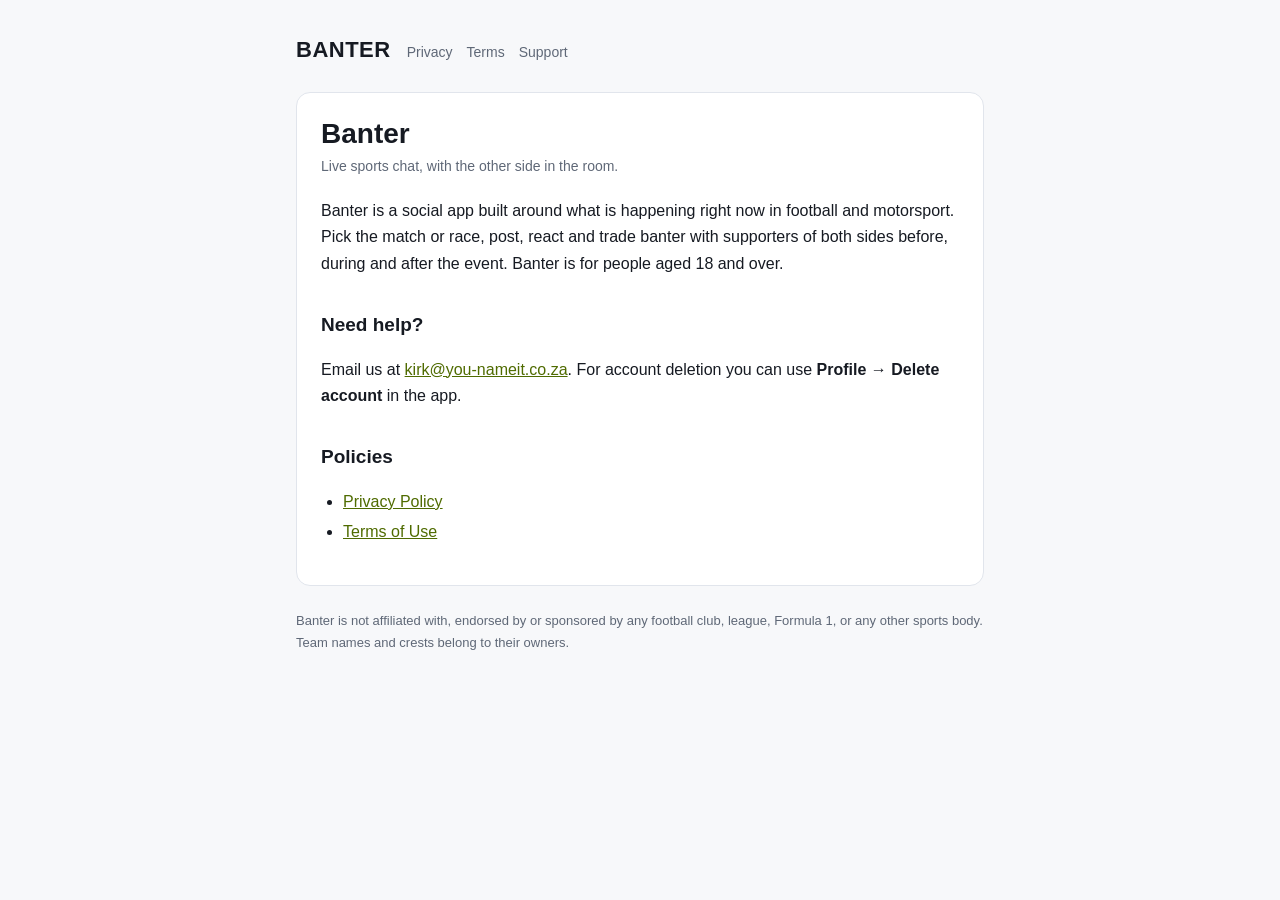
==== index.html @ a34d0707 "Banter legal pages" ====
<!doctype html>
<html lang="en"><head><meta charset="utf-8"><meta name="viewport" content="width=device-width,initial-scale=1">
<title>Banter</title><link rel="stylesheet" href="style.css"></head>
<body><main>
<header class="site"><a class="brand" href="index.html">BANTER</a>
<nav><a href="privacy.html">Privacy</a><a href="terms.html">Terms</a><a href="mailto:kirk@you-nameit.co.za">Support</a></nav></header>
<article>
<h1>Banter</h1>
<p class="meta">Live sports chat, with the other side in the room.</p>
<p>Banter is a social app built around what is happening right now in football and motorsport. Pick the match or race, post, react and trade banter with supporters of both sides before, during and after the event. Banter is for people aged 18 and over.</p>
<h2>Need help?</h2>
<p>Email us at <a href="mailto:kirk@you-nameit.co.za">kirk@you-nameit.co.za</a>. For account deletion you can use <strong>Profile &rarr; Delete account</strong> in the app.</p>
<h2>Policies</h2>
<ul><li><a href="privacy.html">Privacy Policy</a></li><li><a href="terms.html">Terms of Use</a></li></ul>
</article>
<footer>Banter is not affiliated with, endorsed by or sponsored by any football club, league, Formula 1, or any other sports body. Team names and crests belong to their owners.</footer>
</main></body></html>
---- style.css ----
:root{--bg:#f7f8fa;--card:#fff;--text:#161a22;--muted:#5f6877;--line:#e1e5ec;--accent:#4f6b00}
@media (prefers-color-scheme:dark){:root{--bg:#0d1016;--card:#151a22;--text:#eef1f6;--muted:#a3adbd;--line:#262d38;--accent:#d4ff3a}}
*{box-sizing:border-box}
body{margin:0;background:var(--bg);color:var(--text);font:16px/1.65 -apple-system,BlinkMacSystemFont,"Segoe UI",Roboto,Helvetica,Arial,sans-serif}
main{max-width:720px;margin:0 auto;padding:32px 16px 64px}
header.site{display:flex;gap:16px;align-items:baseline;flex-wrap:wrap;margin-bottom:24px}
header.site a.brand{font-weight:800;font-size:22px;color:var(--text);text-decoration:none;letter-spacing:.5px}
header.site nav a{color:var(--muted);margin-right:14px;text-decoration:none;font-size:14px}
header.site nav a:hover{color:var(--accent)}
article{background:var(--card);border:1px solid var(--line);border-radius:14px;padding:24px}
h1{font-size:28px;line-height:1.2;margin:0 0 4px}
h2{font-size:19px;margin:32px 0 8px}
p,li{color:var(--text)}
.meta{color:var(--muted);font-size:14px;margin:0 0 20px}
a{color:var(--accent)}
ul{padding-left:22px}
li{margin:4px 0}
table{border-collapse:collapse;width:100%;font-size:14px;margin:12px 0}
th,td{border:1px solid var(--line);padding:8px 10px;text-align:left;vertical-align:top}
th{background:var(--bg)}
footer{color:var(--muted);font-size:13px;margin-top:24px}
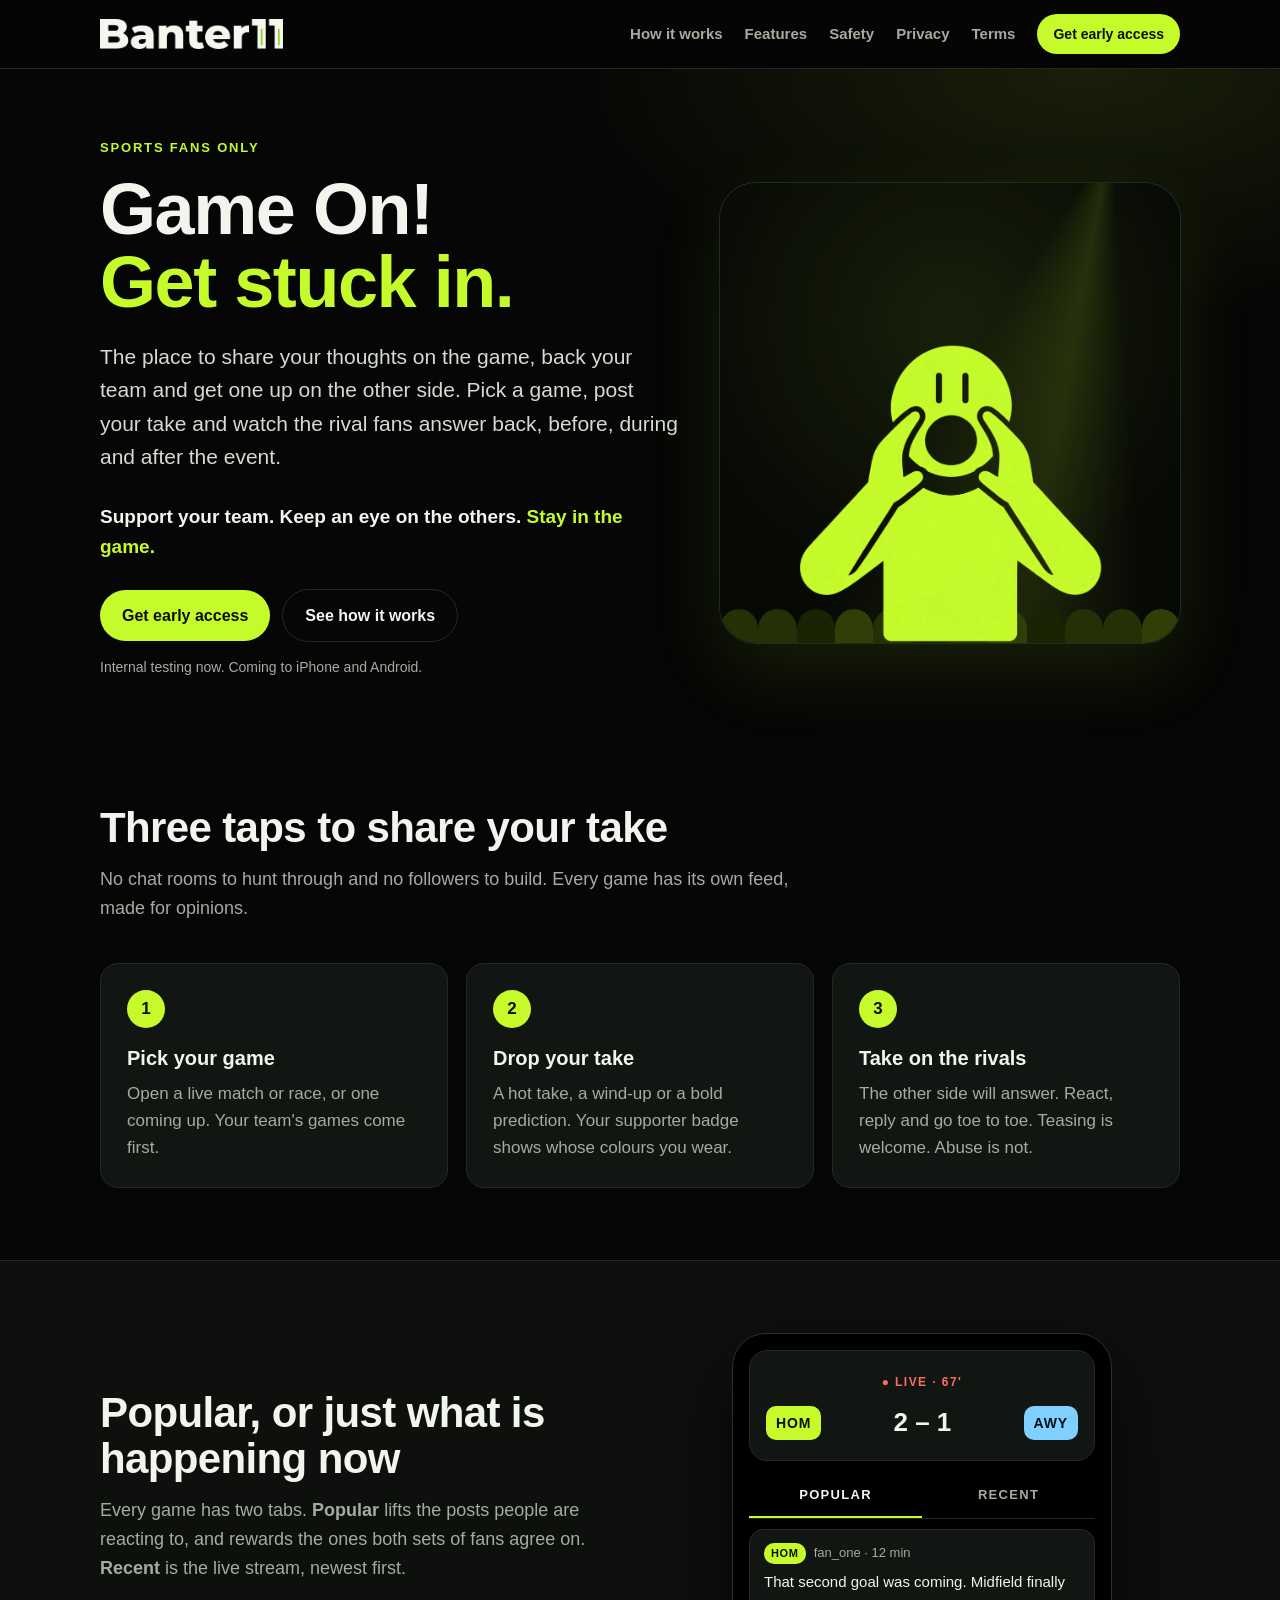
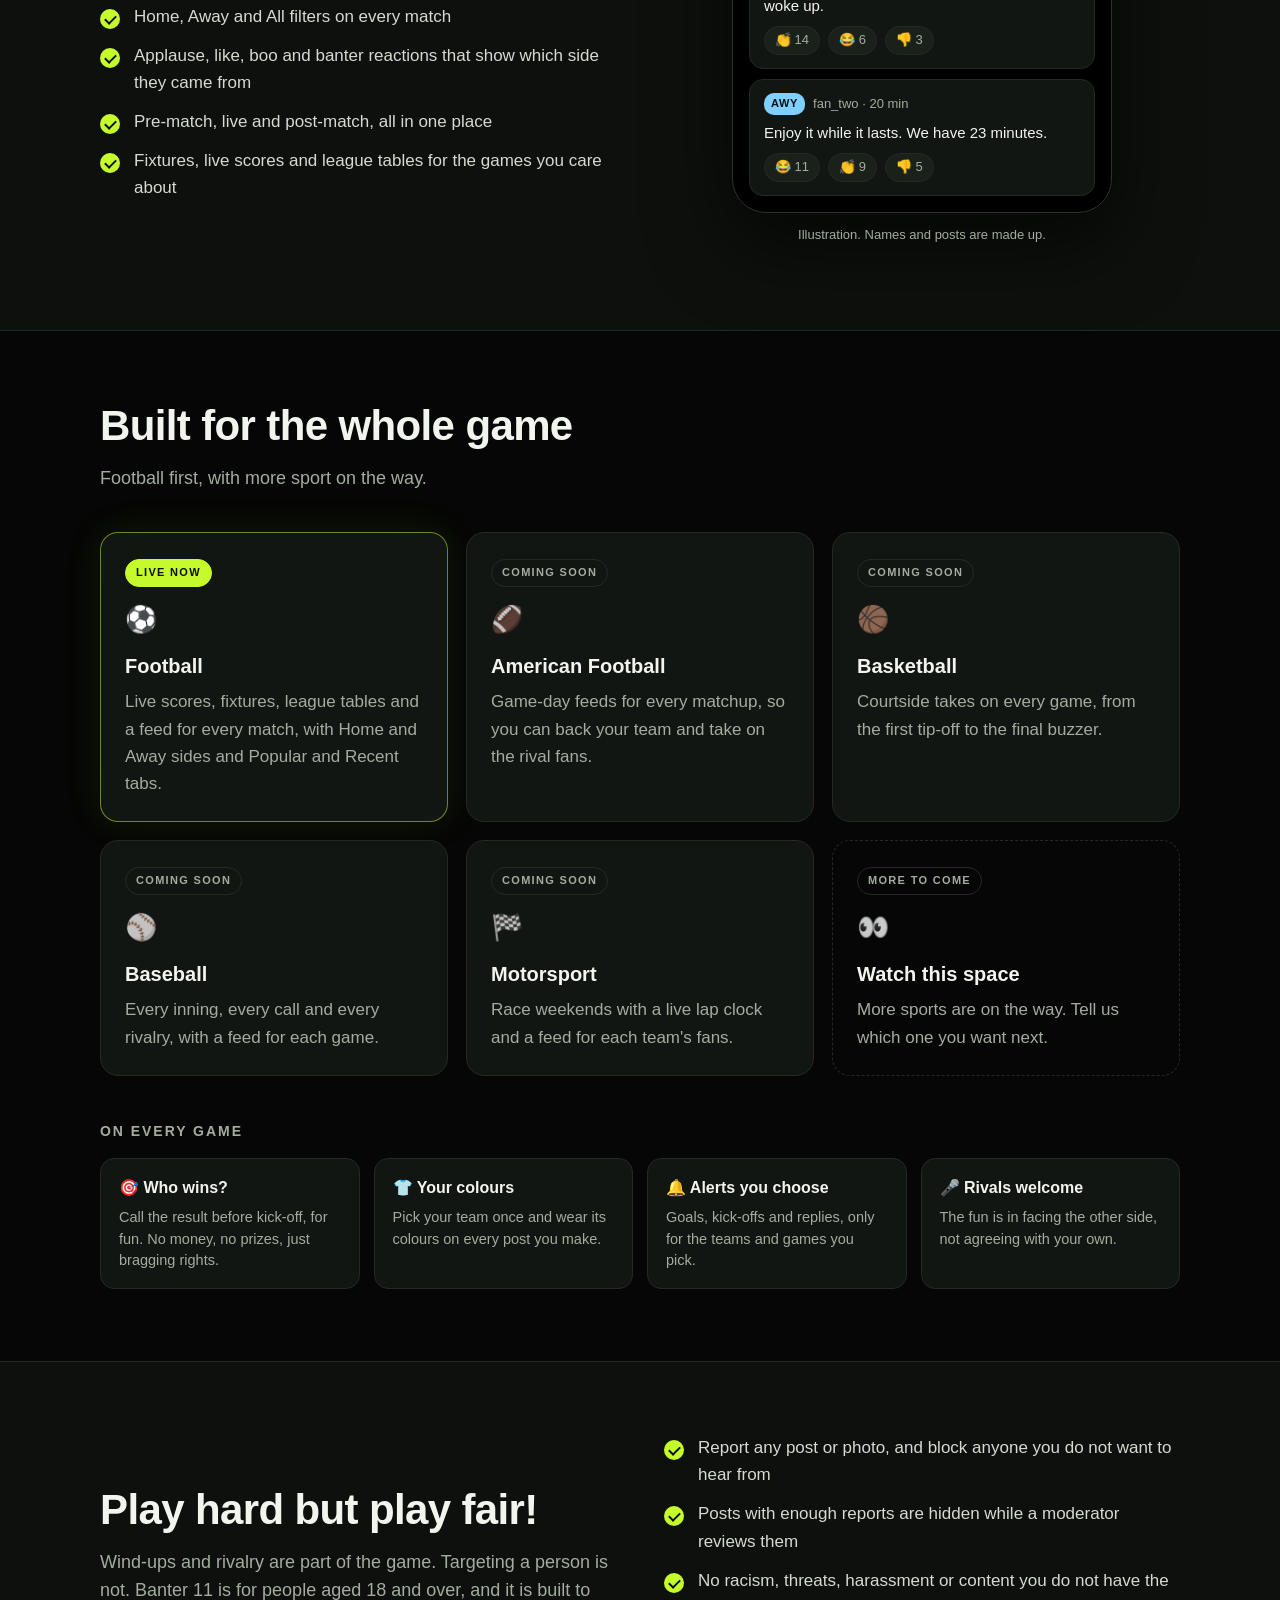
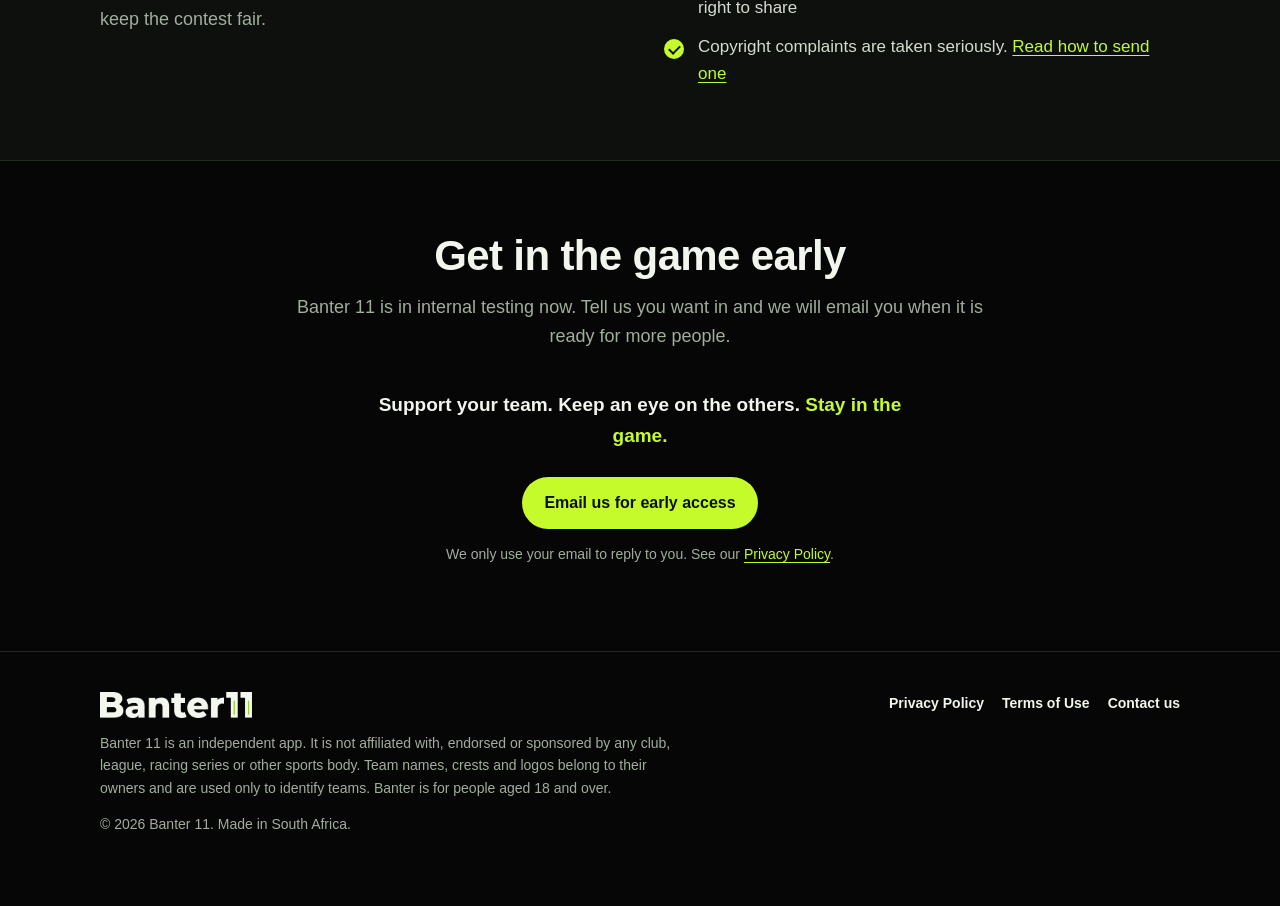
==== commit bc17400d: "New branded site, You Name It operator, hello@banter11.com, stats and photo wording" ====
--- a/index.html
+++ b/index.html
@@ -1,17 +1,131 @@
 <!doctype html>
 <html lang="en"><head><meta charset="utf-8"><meta name="viewport" content="width=device-width,initial-scale=1">
-<title>Banter</title><link rel="stylesheet" href="style.css"></head>
-<body><main>
-<header class="site"><a class="brand" href="index.html">BANTER</a>
-<nav><a href="privacy.html">Privacy</a><a href="terms.html">Terms</a><a href="mailto:kirk@you-nameit.co.za">Support</a></nav></header>
-<article>
-<h1>Banter</h1>
-<p class="meta">Live sports chat, with the other side in the room.</p>
-<p>Banter is a social app built around what is happening right now in football and motorsport. Pick the match or race, post, react and trade banter with supporters of both sides before, during and after the event. Banter is for people aged 18 and over.</p>
-<h2>Need help?</h2>
-<p>Email us at <a href="mailto:kirk@you-nameit.co.za">kirk@you-nameit.co.za</a>. For account deletion you can use <strong>Profile &rarr; Delete account</strong> in the app.</p>
-<h2>Policies</h2>
-<ul><li><a href="privacy.html">Privacy Policy</a></li><li><a href="terms.html">Terms of Use</a></li></ul>
-</article>
-<footer>Banter is not affiliated with, endorsed by or sponsored by any football club, league, Formula 1, or any other sports body. Team names and crests belong to their owners.</footer>
-</main></body></html>
+<title>Banter 11 · Game On! Share your take with sports fans from both sides</title>
+<meta name="description" content="Banter 11 is where sports fans share their thoughts, back their team and take on the rival fans before, during and after the game.">
+<meta name="theme-color" content="#050605">
+<link rel="canonical" href="https://banter11.com/index.html">
+<link rel="icon" href="favicon.ico" sizes="any"><link rel="icon" type="image/png" href="assets/favicon.png">
+<link rel="apple-touch-icon" href="assets/apple-touch-icon.png">
+<meta property="og:title" content="Banter 11 · Game On! Share your take with sports fans from both sides"><meta property="og:description" content="Banter 11 is where sports fans share their thoughts, back their team and take on the rival fans before, during and after the game.">
+<meta property="og:type" content="website"><meta property="og:url" content="https://banter11.com/index.html">
+<meta property="og:image" content="https://banter11.com/assets/og-card.png"><meta name="twitter:card" content="summary_large_image">
+<link rel="stylesheet" href="style.css"></head>
+<body>
+<a class="skip" href="#main">Skip to content</a>
+<header class="top"><div class="wrap">
+<a class="brand" href="index.html" aria-label="Banter 11 home"><img src="assets/wordmark-light.png" alt="Banter 11" width="182" height="30"></a>
+<nav aria-label="Main">
+<a href="index.html#how">How it works</a><a href="index.html#features">Features</a><a href="index.html#safe">Safety</a>
+<a href="privacy.html">Privacy</a><a href="terms.html">Terms</a>
+<a class="btn" href="index.html#early">Get early access</a></nav>
+</div></header>
+<main id="main">
+
+<section class="hero"><div class="wrap">
+<div>
+<span class="eyebrow">Sports fans only</span>
+<h1>Game On! <em>Get stuck in.</em></h1>
+<p class="lead">The place to share your thoughts on the game, back your team and get one up on the other side. Pick a game, post your take and watch the rival fans answer back, before, during and after the event.</p>
+<p class="slogan">Support your team. Keep an eye on the others. <strong>Stay in the game.</strong></p>
+<div class="cta"><a class="btn" href="#early">Get early access</a><a class="btn ghost" href="#how">See how it works</a></div>
+<p class="note">Internal testing now. Coming to iPhone and Android.</p>
+</div>
+<div class="hero-art"><div class="stage" role="img" aria-label="The Banter 11 mascot shouting while football, American football, basketball and motorsport scenes play behind it">
+<div class="lights"></div>
+<svg class="scene s1" viewBox="0 0 400 400" aria-hidden="true"><g fill="none" stroke="#c6fb2b" stroke-opacity=".35" stroke-width="3"><rect x="24" y="60" width="352" height="300" rx="6"/><line x1="200" y1="60" x2="200" y2="360"/><circle cx="200" cy="210" r="52"/><rect x="24" y="150" width="60" height="120"/><rect x="316" y="150" width="60" height="120"/></g>
+<g class="ball"><circle r="17" fill="#f2f5ee"/><polygon points="0,-8 8,-2 5,7 -5,7 -8,-2" fill="#0b1000"/></g></svg>
+<svg class="scene s2" viewBox="0 0 400 400" aria-hidden="true"><path id="trk" d="M200 52 C330 52 372 120 372 200 C372 290 320 348 200 348 C80 348 28 290 28 200 C28 120 70 52 200 52Z" fill="none" stroke="#c6fb2b" stroke-opacity=".35" stroke-width="30"/><path d="M200 52 C330 52 372 120 372 200 C372 290 320 348 200 348 C80 348 28 290 28 200 C28 120 70 52 200 52Z" fill="none" stroke="#050605" stroke-opacity=".6" stroke-width="2" stroke-dasharray="10 12"/>
+<g><rect x="-13" y="-6" width="26" height="12" rx="4" fill="#f2f5ee"/><rect x="4" y="-8" width="5" height="16" rx="2" fill="#c6fb2b"/><rect x="-14" y="-9" width="4" height="18" rx="2" fill="#c6fb2b"/><animateMotion dur="2.2s" repeatCount="indefinite" rotate="auto"><mpath href="#trk"/></animateMotion></g></svg>
+<svg class="scene s3" viewBox="0 0 400 400" aria-hidden="true"><g fill="none" stroke="#c6fb2b" stroke-opacity=".35" stroke-width="3"><rect x="24" y="60" width="352" height="300" rx="6"/><line x1="24" y1="110" x2="376" y2="110"/><line x1="24" y1="160" x2="376" y2="160"/><line x1="24" y1="210" x2="376" y2="210"/><line x1="24" y1="260" x2="376" y2="260"/><line x1="24" y1="310" x2="376" y2="310"/></g>
+<g stroke="#f2f5ee" stroke-opacity=".85" stroke-width="5" fill="none" stroke-linecap="round"><path d="M300 66 V40 M280 20 V40 H320 V20"/></g>
+<g><ellipse rx="19" ry="11" fill="#9a5a2b"/><path d="M-6 0H6M-3 -3V3M0 -3V3M3 -3V3" stroke="#f2f5ee" stroke-width="1.6"/><animateMotion dur="1.8s" repeatCount="indefinite" rotate="auto" path="M40 340 C130 140 220 60 300 30"/></g></svg>
+<svg class="scene s4" viewBox="0 0 400 400" aria-hidden="true"><rect x="270" y="50" width="100" height="70" rx="4" fill="none" stroke="#c6fb2b" stroke-opacity=".5" stroke-width="4"/><rect x="304" y="86" width="32" height="24" fill="none" stroke="#c6fb2b" stroke-opacity=".5" stroke-width="3"/><ellipse cx="300" cy="128" rx="38" ry="9" fill="none" stroke="#ff8a3c" stroke-width="5"/><path d="M264 130 L282 170 M283 134 L292 172 M300 137 L300 174 M317 134 L308 172 M336 130 L318 170" stroke="#f2f5ee" stroke-opacity=".5" stroke-width="2"/>
+<g><circle r="16" fill="#ff8a3c"/><path d="M-16 0H16M0 -16V16" stroke="#0b1000" stroke-width="2"/><animateMotion dur="1.8s" repeatCount="indefinite" path="M40 340 C120 90 230 40 300 130"/></g></svg>
+<div class="crowd" aria-hidden="true"><i style="--d:0s"></i><i style="--d:.3s"></i><i style="--d:.1s"></i><i style="--d:.5s"></i><i style="--d:.2s"></i><i style="--d:.6s"></i><i style="--d:.15s"></i><i style="--d:.45s"></i><i style="--d:.05s"></i><i style="--d:.35s"></i><i style="--d:.55s"></i><i style="--d:.25s"></i></div>
+<div class="rings" aria-hidden="true"><b></b><b></b><b></b></div>
+<img class="mascot" src="assets/mascot.png" alt="" width="720" height="709">
+<div class="sport" aria-hidden="true"><span class="l1">Football</span><span class="l2">Motorsport</span><span class="l3">American Football</span><span class="l4">Basketball</span></div>
+</div>
+</div>
+</div></section>
+
+<section id="how"><div class="wrap">
+<h2>Three taps to share your take</h2>
+<p class="sub">No chat rooms to hunt through and no followers to build. Every game has its own feed, made for opinions.</p>
+<ol class="steps">
+<li><h3>Pick your game</h3><p>Open a live match or race, or one coming up. Your team's games come first.</p></li>
+<li><h3>Drop your take</h3><p>A hot take, a wind-up or a bold prediction. Your supporter badge shows whose colours you wear.</p></li>
+<li><h3>Take on the rivals</h3><p>The other side will answer. React, reply and go toe to toe. Teasing is welcome. Abuse is not.</p></li>
+</ol></div></section>
+
+<section class="alt" id="features"><div class="wrap split">
+<div>
+<h2>Popular, or just what is happening now</h2>
+<p class="sub" style="margin-bottom:0">Every game has two tabs. <strong>Popular</strong> lifts the posts people are reacting to, and rewards the ones both sets of fans agree on. <strong>Recent</strong> is the live stream, newest first.</p>
+<ul class="ticks">
+<li>Home, Away and All filters on every match</li>
+<li>Applause, like, boo and banter reactions that show which side they came from</li>
+<li>Pre-match, live and post-match, all in one place</li>
+<li>Fixtures, live scores and league tables for the games you care about</li>
+</ul>
+</div>
+<div>
+<div class="phone" role="img" aria-label="Illustration of a Banter 11 match screen with a live score, Popular and Recent tabs and two posts">
+<div class="score"><span class="live">&#9679; LIVE &middot; 67'</span>
+<div class="row"><span class="badge h">HOM</span><span>2 &ndash; 1</span><span class="badge a">AWY</span></div></div>
+<div class="tabs"><span class="on">POPULAR</span><span>RECENT</span></div>
+<div class="post"><div class="who"><span class="badge h" style="min-width:0;padding:2px 7px;font-size:11px">HOM</span> fan_one &middot; 12 min</div>
+<p>That second goal was coming. Midfield finally woke up.</p><div class="react"><span>&#128079; 14</span><span>&#128514; 6</span><span>&#128078; 3</span></div></div>
+<div class="post"><div class="who"><span class="badge a" style="min-width:0;padding:2px 7px;font-size:11px">AWY</span> fan_two &middot; 20 min</div>
+<p>Enjoy it while it lasts. We have 23 minutes.</p><div class="react"><span>&#128514; 11</span><span>&#128079; 9</span><span>&#128078; 5</span></div></div>
+</div>
+<p class="fine">Illustration. Names and posts are made up.</p>
+</div></div></section>
+
+<section><div class="wrap">
+<h2>Built for the whole game</h2>
+<p class="sub">Football first, with more sport on the way.</p>
+<div class="grid">
+<article class="live"><span class="tag on">Live now</span><div class="ico">&#9917;</div><h3>Football</h3><p>Live scores, fixtures, league tables and a feed for every match, with Home and Away sides and Popular and Recent tabs.</p></article>
+<article><span class="tag">Coming soon</span><div class="ico">&#127944;</div><h3>American Football</h3><p>Game-day feeds for every matchup, so you can back your team and take on the rival fans.</p></article>
+<article><span class="tag">Coming soon</span><div class="ico">&#127936;</div><h3>Basketball</h3><p>Courtside takes on every game, from the first tip-off to the final buzzer.</p></article>
+<article><span class="tag">Coming soon</span><div class="ico">&#9918;</div><h3>Baseball</h3><p>Every inning, every call and every rivalry, with a feed for each game.</p></article>
+<article><span class="tag">Coming soon</span><div class="ico">&#127937;</div><h3>Motorsport</h3><p>Race weekends with a live lap clock and a feed for each team's fans.</p></article>
+<article class="watch"><span class="tag">More to come</span><div class="ico">&#128064;</div><h3>Watch this space</h3><p>More sports are on the way. Tell us which one you want next.</p></article>
+</div>
+<h3 class="every">On every game</h3>
+<div class="chips">
+<div><b>&#127919; Who wins?</b><span>Call the result before kick-off, for fun. No money, no prizes, just bragging rights.</span></div>
+<div><b>&#128085; Your colours</b><span>Pick your team once and wear its colours on every post you make.</span></div>
+<div><b>&#128276; Alerts you choose</b><span>Goals, kick-offs and replies, only for the teams and games you pick.</span></div>
+<div><b>&#127908; Rivals welcome</b><span>The fun is in facing the other side, not agreeing with your own.</span></div>
+</div></div></section>
+
+<section class="alt" id="safe"><div class="wrap split">
+<div>
+<h2>Play hard but play fair!</h2>
+<p class="sub" style="margin-bottom:0">Wind-ups and rivalry are part of the game. Targeting a person is not. Banter 11 is for people aged 18 and over, and it is built to keep the contest fair.</p>
+</div>
+<ul class="ticks" style="margin:0">
+<li>Report any post or photo, and block anyone you do not want to hear from</li>
+<li>Posts with enough reports are hidden while a moderator reviews them</li>
+<li>No racism, threats, harassment or content you do not have the right to share</li>
+<li>Copyright complaints are taken seriously. <a href="terms.html#copyright">Read how to send one</a></li>
+</ul>
+</div></section>
+
+<section class="cta-band" id="early"><div class="wrap">
+<h2>Get in the game early</h2>
+<p class="sub" style="margin-inline:auto">Banter 11 is in internal testing now. Tell us you want in and we will email you when it is ready for more people.</p>
+<p class="slogan" style="margin-inline:auto;text-align:center">Support your team. Keep an eye on the others. <strong>Stay in the game.</strong></p>
+<div class="cta"><a class="btn" href="mailto:hello@banter11.com?subject=Banter%2011%20early%20access&amp;body=Hi%2C%20please%20add%20me%20to%20the%20early%20access%20list.">Email us for early access</a></div>
+<p class="note">We only use your email to reply to you. See our <a href="privacy.html">Privacy Policy</a>.</p>
+</div></section>
+</main>
+<footer><div class="wrap">
+<div><img src="assets/wordmark-light.png" alt="Banter 11" width="152" height="25">
+<p class="disclaimer">Banter 11 is an independent app. It is not affiliated with, endorsed or sponsored by any club, league, racing series or other sports body. Team names, crests and logos belong to their owners and are used only to identify teams. Banter is for people aged 18 and over.</p>
+<p>&copy; 2026 Banter 11. Made in South Africa.</p></div>
+<nav aria-label="Footer"><a href="privacy.html">Privacy Policy</a><a href="terms.html">Terms of Use</a><a href="mailto:hello@banter11.com">Contact us</a></nav>
+</div></footer>
+</body></html>
--- a/style.css
+++ b/style.css
@@ -1,21 +1,167 @@
-:root{--bg:#f7f8fa;--card:#fff;--text:#161a22;--muted:#5f6877;--line:#e1e5ec;--accent:#4f6b00}
-@media (prefers-color-scheme:dark){:root{--bg:#0d1016;--card:#151a22;--text:#eef1f6;--muted:#a3adbd;--line:#262d38;--accent:#d4ff3a}}
+:root{
+  --bg:#050605; --bg2:#0d100d; --card:#121612; --line:#232a23;
+  --text:#f2f5ee; --muted:#a3ad9f; --lime:#c6fb2b; --lime-ink:#0b1000;
+  --home:#c6fb2b; --away:#7fd0ff;
+  --radius:18px; --max:1120px;
+}
 *{box-sizing:border-box}
-body{margin:0;background:var(--bg);color:var(--text);font:16px/1.65 -apple-system,BlinkMacSystemFont,"Segoe UI",Roboto,Helvetica,Arial,sans-serif}
-main{max-width:720px;margin:0 auto;padding:32px 16px 64px}
-header.site{display:flex;gap:16px;align-items:baseline;flex-wrap:wrap;margin-bottom:24px}
-header.site a.brand{font-weight:800;font-size:22px;color:var(--text);text-decoration:none;letter-spacing:.5px}
-header.site nav a{color:var(--muted);margin-right:14px;text-decoration:none;font-size:14px}
-header.site nav a:hover{color:var(--accent)}
-article{background:var(--card);border:1px solid var(--line);border-radius:14px;padding:24px}
-h1{font-size:28px;line-height:1.2;margin:0 0 4px}
-h2{font-size:19px;margin:32px 0 8px}
-p,li{color:var(--text)}
-.meta{color:var(--muted);font-size:14px;margin:0 0 20px}
-a{color:var(--accent)}
-ul{padding-left:22px}
-li{margin:4px 0}
-table{border-collapse:collapse;width:100%;font-size:14px;margin:12px 0}
-th,td{border:1px solid var(--line);padding:8px 10px;text-align:left;vertical-align:top}
-th{background:var(--bg)}
-footer{color:var(--muted);font-size:13px;margin-top:24px}
+html{scroll-behavior:smooth;-webkit-text-size-adjust:100%}
+body{margin:0;background:var(--bg);color:var(--text);
+  font:17px/1.6 -apple-system,BlinkMacSystemFont,"Segoe UI",Roboto,Helvetica,Arial,sans-serif;
+  -webkit-font-smoothing:antialiased}
+a{color:var(--lime);text-underline-offset:3px}
+a:hover{color:#fff}
+img{max-width:100%;display:block}
+.wrap{max-width:var(--max);margin:0 auto;padding:0 20px}
+.skip{position:absolute;left:-999px}
+.skip:focus{left:12px;top:12px;background:var(--lime);color:var(--lime-ink);padding:8px 12px;border-radius:8px;z-index:9}
+
+/* header */
+.top{position:sticky;top:0;z-index:5;background:rgba(5,6,5,.82);backdrop-filter:blur(10px);
+  border-bottom:1px solid var(--line)}
+.top .wrap{display:flex;align-items:center;justify-content:space-between;height:68px;gap:16px}
+.brand img{height:30px;width:auto}
+.top nav{display:flex;gap:22px;align-items:center}
+.top nav a{color:var(--muted);text-decoration:none;font-weight:600;font-size:15px}
+.top nav a:hover,.top nav a[aria-current]{color:var(--text)}
+.btn{display:inline-flex;align-items:center;gap:8px;background:var(--lime);color:var(--lime-ink)!important;
+  font-weight:800;text-decoration:none;padding:13px 22px;border-radius:999px;font-size:16px;border:0;cursor:pointer;
+  transition:transform .15s ease, box-shadow .15s ease}
+.btn:hover{transform:translateY(-1px);box-shadow:0 8px 28px rgba(198,251,43,.25)}
+.btn.ghost{background:transparent;color:var(--text)!important;border:1.5px solid var(--line)}
+.btn.ghost:hover{border-color:var(--lime);box-shadow:none}
+.top .btn{padding:9px 16px;font-size:14px}
+
+/* hero */
+.hero{padding:64px 0 40px;background:
+  radial-gradient(900px 420px at 85% 0%,rgba(198,251,43,.10),transparent 60%),var(--bg)}
+.hero .wrap{display:grid;grid-template-columns:1.15fr .85fr;gap:40px;align-items:center}
+.eyebrow{display:inline-block;color:var(--lime);font-weight:800;letter-spacing:.14em;font-size:13px;text-transform:uppercase;margin-bottom:14px}
+h1{font-size:clamp(40px,6.2vw,72px);line-height:1.02;margin:0 0 20px;letter-spacing:-.02em;font-weight:900}
+h1 em{font-style:normal;color:var(--lime);white-space:nowrap}
+.lead{font-size:clamp(18px,2vw,21px);color:#d4dbd0;max-width:34em;margin:0 0 28px}
+.cta{display:flex;flex-wrap:wrap;gap:12px;align-items:center}
+.note{color:var(--muted);font-size:14px;margin-top:14px}
+.hero-art{display:flex;justify-content:center}
+
+
+/* sections */
+section{padding:72px 0}
+section.alt{background:var(--bg2);border-block:1px solid var(--line)}
+h2{font-size:clamp(28px,3.6vw,42px);line-height:1.1;margin:0 0 14px;letter-spacing:-.015em;font-weight:900}
+.sub{color:var(--muted);max-width:40em;margin:0 0 40px;font-size:18px}
+.steps{display:grid;grid-template-columns:repeat(3,1fr);gap:18px;counter-reset:s;padding:0;list-style:none;margin:0}
+.steps li{background:var(--card);border:1px solid var(--line);border-radius:var(--radius);padding:26px;counter-increment:s}
+.steps li::before{content:counter(s);display:grid;place-items:center;width:38px;height:38px;border-radius:50%;
+  background:var(--lime);color:var(--lime-ink);font-weight:900;margin-bottom:14px}
+.steps h3,.grid h3{margin:0 0 6px;font-size:20px}
+.steps p,.grid p{margin:0;color:var(--muted)}
+.grid{display:grid;grid-template-columns:repeat(3,1fr);gap:18px}
+.grid article{background:var(--card);border:1px solid var(--line);border-radius:var(--radius);padding:24px}
+.grid .ico{font-size:26px;margin-bottom:10px}
+
+/* app illustration */
+.split{display:grid;grid-template-columns:1fr 1fr;gap:48px;align-items:center}
+.phone{background:#000;border:1px solid #2a312a;border-radius:34px;padding:16px;max-width:380px;margin:0 auto;
+  box-shadow:0 30px 80px rgba(0,0,0,.6)}
+.score{background:var(--card);border:1px solid var(--line);border-radius:18px;padding:16px;text-align:center}
+.score .live{display:inline-block;color:#ff6b5e;font-weight:800;font-size:12px;letter-spacing:.12em}
+.score .row{display:flex;align-items:center;justify-content:space-between;margin-top:8px;font-weight:900;font-size:26px}
+.badge{display:inline-grid;place-items:center;min-width:54px;padding:6px 10px;border-radius:10px;font-weight:900;font-size:14px;letter-spacing:.06em}
+.badge.h{background:var(--home);color:var(--lime-ink)}
+.badge.a{background:var(--away);color:#001018}
+.tabs{display:flex;margin:14px 0 2px;border-bottom:1px solid var(--line)}
+.tabs span{flex:1;text-align:center;padding:10px 0;font-weight:800;letter-spacing:.1em;font-size:13px;color:var(--muted)}
+.tabs .on{color:var(--text);border-bottom:2px solid var(--lime)}
+.post{margin-top:10px;padding:13px 14px;background:var(--card);border:1px solid var(--line);border-radius:14px;font-size:15px}
+.post .who{display:flex;align-items:center;gap:8px;margin-bottom:6px;color:var(--muted);font-size:13px}
+.post p{margin:0 0 8px;color:var(--text)}
+.react{display:flex;gap:8px;font-size:13px;color:var(--muted)}
+.react span{background:#1a201a;border:1px solid var(--line);border-radius:999px;padding:3px 10px}
+.fine{color:var(--muted);font-size:13px;text-align:center;margin-top:12px}
+ul.ticks{list-style:none;padding:0;margin:20px 0 0;display:grid;gap:12px}
+ul.ticks li{padding-left:34px;position:relative;color:#d4dbd0}
+ul.ticks li::before{content:"";position:absolute;left:0;top:6px;width:20px;height:20px;border-radius:50%;background:var(--lime)}
+ul.ticks li::after{content:"";position:absolute;left:7px;top:10px;width:5px;height:9px;border:solid var(--lime-ink);border-width:0 2.5px 2.5px 0;transform:rotate(45deg)}
+
+.cta-band{text-align:center}
+.cta-band .cta{justify-content:center}
+
+/* footer */
+footer{border-top:1px solid var(--line);padding:40px 0 56px;color:var(--muted);font-size:14px}
+footer .wrap{display:grid;grid-template-columns:1.3fr 1fr;gap:28px}
+footer img{height:26px;margin-bottom:12px}
+footer nav{display:flex;flex-wrap:wrap;gap:18px;align-items:flex-start;justify-content:flex-end}
+footer a{color:var(--text);text-decoration:none;font-weight:600}
+footer a:hover{color:var(--lime)}
+.disclaimer{max-width:46em}
+
+/* legal pages */
+.legal{padding:48px 0 72px}
+.legal article{max-width:760px;margin:0 auto}
+.legal h1{font-size:clamp(34px,5vw,48px);margin-bottom:6px}
+.legal .meta{color:var(--muted);margin:0 0 28px;font-size:15px}
+.legal h2{font-size:22px;margin:36px 0 10px;letter-spacing:0}
+.legal p,.legal li{color:#d4dbd0}
+.legal ul{padding-left:22px}
+.legal li{margin:6px 0}
+.legal table{width:100%;border-collapse:collapse;margin:14px 0;font-size:15px}
+.legal th,.legal td{border:1px solid var(--line);padding:10px 12px;text-align:left;vertical-align:top}
+.legal th{background:var(--card);color:var(--text)}
+.legal td{color:#d4dbd0}
+
+@media (max-width:860px){
+  .hero .wrap,.split,footer .wrap{grid-template-columns:1fr}
+  .hero-art{order:-1}
+  .stage{width:min(340px,86vw)}
+  .steps,.grid{grid-template-columns:1fr}
+  footer nav{justify-content:flex-start}
+  .top nav a:not(.btn){display:none}
+  section{padding:52px 0}
+  .legal table{display:block;overflow-x:auto}
+}
+@media (prefers-reduced-motion:reduce){html{scroll-behavior:auto}.btn{transition:none}}
+
+/* hero animation */
+.slogan{margin:0 0 26px;font-weight:700;color:var(--text);font-size:clamp(16px,1.8vw,19px);max-width:30em}
+.slogan strong{color:var(--lime)}
+.stage{position:relative;width:min(460px,80vw);aspect-ratio:1/1;border-radius:36px;overflow:hidden;
+  background:radial-gradient(circle at 50% 30%,#18200a,#070905 70%);box-shadow:0 0 0 1px var(--line),0 30px 80px rgba(198,251,43,.10)}
+.stage .lights{position:absolute;inset:0;background:conic-gradient(from 200deg at 15% -10%,transparent 0 10%,rgba(198,251,43,.12) 14%,transparent 20%),conic-gradient(from 140deg at 85% -10%,transparent 0 10%,rgba(198,251,43,.12) 14%,transparent 20%);animation:flick 6s ease-in-out infinite}
+.scene{position:absolute;inset:0;width:100%;height:100%;opacity:0;animation:scn 16s infinite}
+.s1{animation-delay:0s}.s3{animation-delay:4s}.s4{animation-delay:8s}.s2{animation-delay:12s}
+.s1 .ball{animation:kick 1.4s cubic-bezier(.3,.7,.5,1) infinite}
+.crowd{position:absolute;left:0;right:0;bottom:-6px;display:flex;justify-content:space-around;z-index:1}
+.crowd i{width:11%;aspect-ratio:1/1.05;background:#243005;border-radius:50% 50% 0 0;animation:cheer .9s ease-in-out var(--d) infinite;transform-origin:bottom}
+.crowd i:nth-child(3n){background:#1a2404}.crowd i:nth-child(4n){background:#2f3f07}
+.mascot{position:absolute;left:50%;bottom:0;width:66%;height:auto;transform:translateX(-50%);z-index:2;transform-origin:50% 100%;animation:shout 2.4s ease-in-out infinite}
+.rings{position:absolute;left:50%;top:41%;width:0;height:0;z-index:3}
+.rings b{position:absolute;left:-30px;top:-30px;width:60px;height:60px;border-radius:50%;border:3px solid var(--lime);opacity:0;animation:ring 2.4s ease-out infinite}
+.rings b:nth-child(2){animation-delay:.25s}.rings b:nth-child(3){animation-delay:.5s}
+.sport{position:absolute;left:16px;top:16px;z-index:4;height:30px;min-width:130px}
+.sport span{position:absolute;left:0;top:0;opacity:0;white-space:nowrap;background:var(--lime);color:var(--lime-ink);font-weight:900;font-size:13px;letter-spacing:.12em;text-transform:uppercase;padding:7px 13px;border-radius:999px;animation:scn 16s infinite}
+.sport .l3{animation-delay:4s}.sport .l4{animation-delay:8s}.sport .l2{animation-delay:12s}
+@keyframes scn{0%{opacity:0}3%{opacity:1}24%{opacity:1}28%{opacity:0}100%{opacity:0}}
+@keyframes kick{0%{transform:translate(60px,320px)}50%{transform:translate(200px,110px)}100%{transform:translate(340px,320px)}}
+@keyframes cheer{0%,100%{transform:translateY(8px)}50%{transform:translateY(-6px)}}
+@keyframes shout{0%,100%{transform:translateX(-50%) scale(1) rotate(0)}12%{transform:translateX(-50%) scale(1.06) rotate(-1.5deg)}24%{transform:translateX(-50%) scale(1) rotate(0)}}
+@keyframes ring{0%{transform:scale(.6);opacity:.9}100%{transform:scale(6);opacity:0}}
+@keyframes flick{0%,100%{opacity:.7}50%{opacity:1}}
+@media (prefers-reduced-motion:reduce){
+  .stage *,.stage{animation:none!important}
+  .scene.s1,.sport .l1{opacity:1}.s1 .ball{transform:translate(200px,110px)}
+}
+
+/* sports grid */
+.grid article{position:relative}
+.tag{display:inline-block;font-size:11px;font-weight:900;letter-spacing:.12em;text-transform:uppercase;color:var(--muted);border:1px solid var(--line);border-radius:999px;padding:4px 10px;margin-bottom:12px}
+.tag.on{background:var(--lime);color:var(--lime-ink);border-color:var(--lime)}
+.grid article.live{border-color:rgba(198,251,43,.5);box-shadow:0 0 40px rgba(198,251,43,.08)}
+.grid article:not(.live) .ico{filter:grayscale(.6);opacity:.8}
+.grid article.watch{border-style:dashed;background:transparent}
+.every{margin:44px 0 16px;font-size:14px;letter-spacing:.14em;text-transform:uppercase;color:var(--muted)}
+.chips{display:grid;grid-template-columns:repeat(4,1fr);gap:14px}
+.chips div{background:var(--card);border:1px solid var(--line);border-radius:14px;padding:16px 18px;display:flex;flex-direction:column;gap:6px}
+.chips b{font-size:16px}.chips span{color:var(--muted);font-size:14.5px;line-height:1.5}
+@media (max-width:900px){.chips{grid-template-columns:1fr 1fr}}
+@media (max-width:560px){.chips{grid-template-columns:1fr}}
